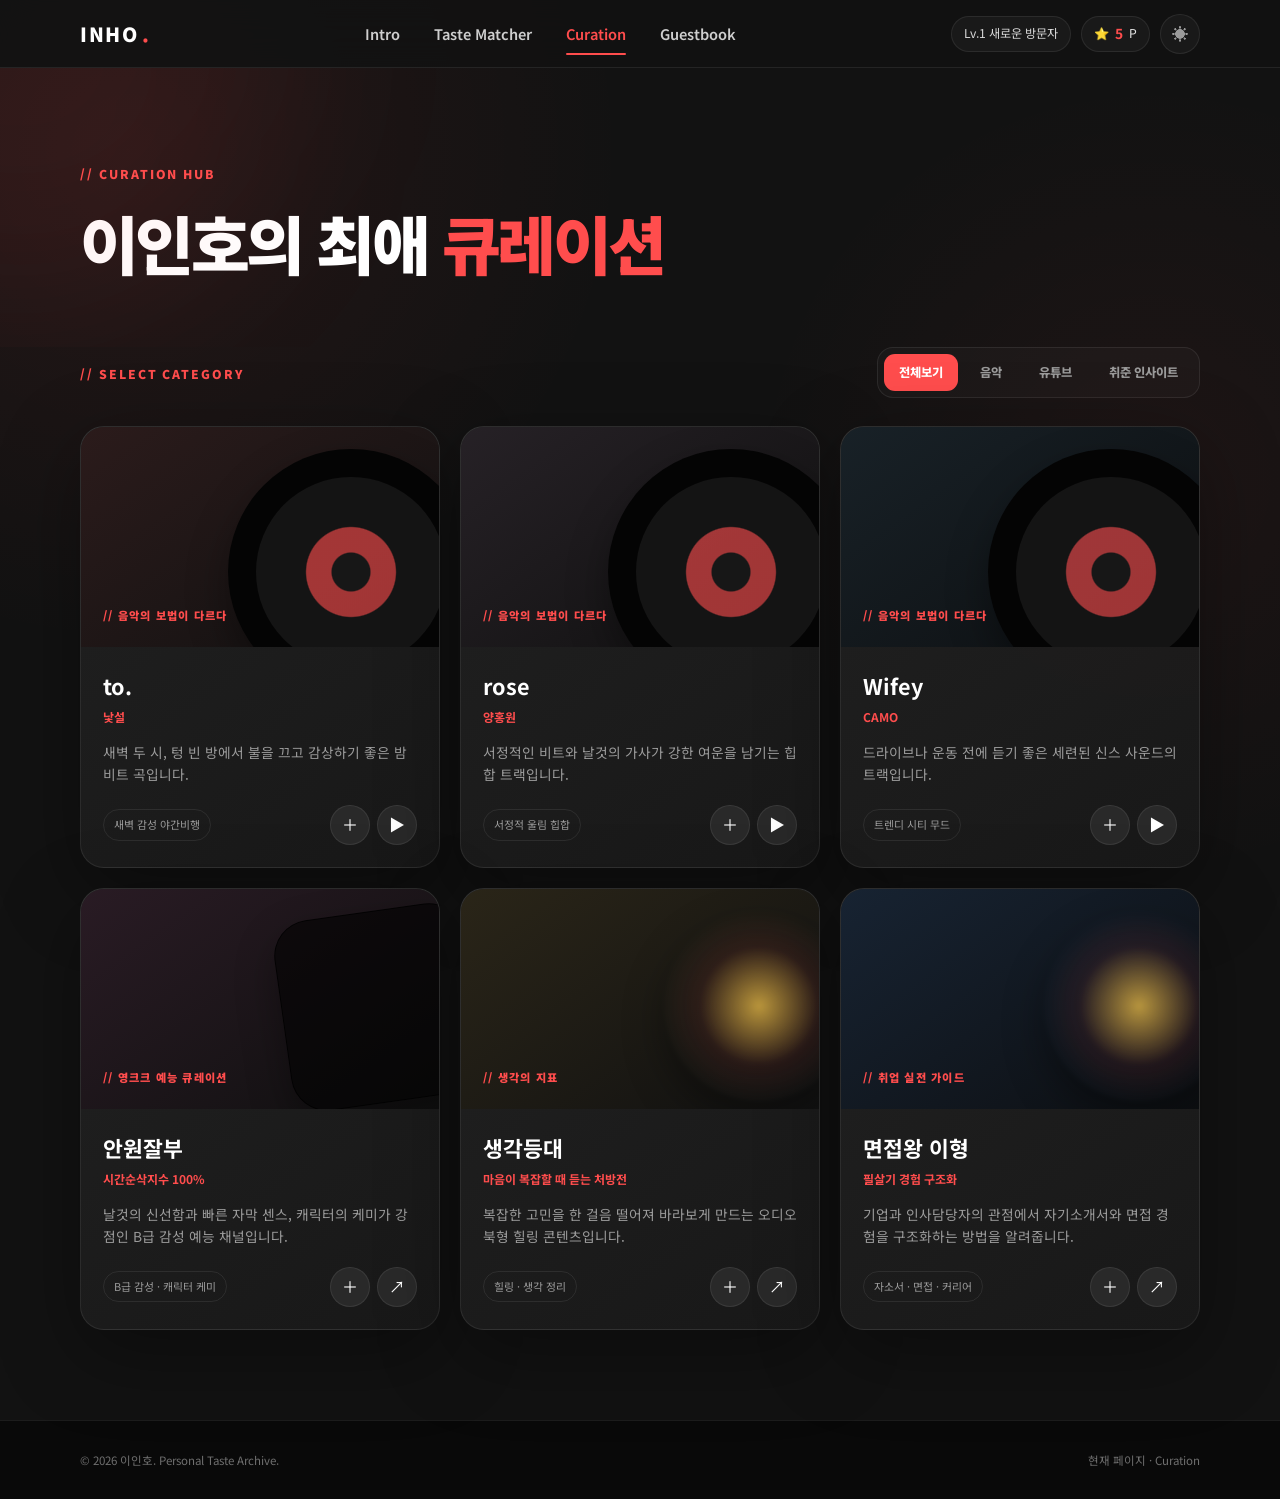
==== profile-name/curation.html @ 23c5f7ab "add" ====
<!DOCTYPE html>
<html lang="ko">
<head>
  <meta charset="UTF-8">
  <meta name="viewport" content="width=device-width, initial-scale=1.0">
  <meta name="description" content="음악, 유튜브, 취업 인사이트를 한 페이지에서 필터링하는 이인호의 큐레이션">
  <title>Curation | INHO.</title>
  <link rel="preconnect" href="https://fonts.googleapis.com">
  <link rel="preconnect" href="https://fonts.gstatic.com" crossorigin>
  <link href="https://fonts.googleapis.com/css2?family=Noto+Sans+KR:wght@300;400;500;700;900&display=swap" rel="stylesheet">
  <link rel="stylesheet" href="assets/styles.css">
  <script src="assets/common.js" defer></script>
  <script src="assets/curation.js" defer></script>
</head>
<body data-page="curation">
  <a class="skip-link" href="#main-content">본문 바로가기</a>
  <header class="site-header">
    <div class="container nav-wrap">
      <a class="logo" href="index.html" aria-label="홈으로 이동">INHO<span class="logo-dot">.</span></a>
      <nav class="desktop-nav" aria-label="주요 메뉴">
        <a class="nav-link" data-nav="home" href="index.html">Intro</a>
        <a class="nav-link" data-nav="quiz" href="quiz.html">Taste Matcher</a>
        <a class="nav-link" data-nav="curation" href="curation.html">Curation</a>
        <a class="nav-link" data-nav="guestbook" href="guestbook.html">Guestbook</a>
      </nav>
      <div class="header-actions">
        <span class="level-chip" data-level>Lv.1 새로운 방문자</span>
        <span class="point-chip">⭐ <strong data-points>0</strong><span class="point-label">P</span></span>
        <button class="icon-btn" type="button" data-cinema-toggle aria-label="시네마 모드 전환"><span data-cinema-icon>☀</span></button>
        <button class="mobile-menu-btn" type="button" data-mobile-menu-button aria-label="모바일 메뉴 열기" aria-expanded="false">☰</button>
      </div>
    </div>
  </header>
  <nav class="mobile-nav" data-mobile-nav aria-label="모바일 메뉴">
    <a class="nav-link" data-nav="home" href="index.html">Intro</a>
    <a class="nav-link" data-nav="quiz" href="quiz.html">Taste Matcher</a>
    <a class="nav-link" data-nav="curation" href="curation.html">Curation</a>
    <a class="nav-link" data-nav="guestbook" href="guestbook.html">Guestbook</a>
  </nav>

  <main id="main-content" class="page-main">
    <section class="page-hero">
      <div class="container reveal">
        <span class="section-kicker">// CURATION HUB</span>
        <h1 class="page-title">이인호의 최애 <span class="point-text">큐레이션</span></h1>
      </div>
    </section>

    <section class="container">
      <div class="curation-toolbar reveal">
        <div><span class="section-kicker">// SELECT CATEGORY</span></div>
        <div class="filter-tabs" role="tablist" aria-label="큐레이션 필터">
          <button class="filter-btn active" type="button" data-filter="all" role="tab" aria-selected="true">전체보기</button>
          <button class="filter-btn" type="button" data-filter="music" role="tab" aria-selected="false">음악</button>
          <button class="filter-btn" type="button" data-filter="youtube" role="tab" aria-selected="false">유튜브</button>
          <button class="filter-btn" type="button" data-filter="insight" role="tab" aria-selected="false">취준 인사이트</button>
        </div>
      </div>

      <div class="curation-grid">
        <article class="content-card reveal" data-curation-card data-category="music" data-title="낯설 - to." data-description="새벽 두 시, 텅 빈 방에서 불을 끄고 감상하기 좋은 밤비트 곡입니다." data-youtube-id="MuUsLij-S5c">
          <div class="content-visual" style="--visual:linear-gradient(145deg,#2b1b1b,#111)"><span class="visual-label">// 음악의 보법이 다르다</span></div>
          <div class="content-body"><h3>to.</h3><div class="content-meta">낯설</div><p class="content-description">새벽 두 시, 텅 빈 방에서 불을 끄고 감상하기 좋은 밤비트 곡입니다.</p><div class="content-actions"><span class="tag">새벽 감성 야간비행</span><div class="action-group"><button class="round-action" type="button" data-save-content="music-to" aria-label="콘텐츠 저장">＋</button><button class="round-action" type="button" data-open-content aria-label="영상 감상">▶</button></div></div></div>
        </article>

        <article class="content-card reveal" data-curation-card data-category="music" data-title="양홍원 - rose" data-description="서정적인 비트와 날것의 가사가 강한 여운을 남기는 힙합 트랙입니다." data-youtube-id="s6NS0wL6cto">
          <div class="content-visual" style="--visual:linear-gradient(145deg,#262126,#101010)"><span class="visual-label">// 음악의 보법이 다르다</span></div>
          <div class="content-body"><h3>rose</h3><div class="content-meta">양홍원</div><p class="content-description">서정적인 비트와 날것의 가사가 강한 여운을 남기는 힙합 트랙입니다.</p><div class="content-actions"><span class="tag">서정적 울림 힙합</span><div class="action-group"><button class="round-action" type="button" data-save-content="music-rose" aria-label="콘텐츠 저장">＋</button><button class="round-action" type="button" data-open-content aria-label="영상 감상">▶</button></div></div></div>
        </article>

        <article class="content-card reveal" data-curation-card data-category="music" data-title="CAMO - Wifey" data-description="드라이브나 운동 전에 듣기 좋은 세련된 신스 사운드의 트랙입니다." data-youtube-id="TYGu-DnX8kg">
          <div class="content-visual" style="--visual:linear-gradient(145deg,#182127,#0d0f11)"><span class="visual-label">// 음악의 보법이 다르다</span></div>
          <div class="content-body"><h3>Wifey</h3><div class="content-meta">CAMO</div><p class="content-description">드라이브나 운동 전에 듣기 좋은 세련된 신스 사운드의 트랙입니다.</p><div class="content-actions"><span class="tag">트렌디 시티 무드</span><div class="action-group"><button class="round-action" type="button" data-save-content="music-wifey" aria-label="콘텐츠 저장">＋</button><button class="round-action" type="button" data-open-content aria-label="영상 감상">▶</button></div></div></div>
        </article>

        <article class="content-card reveal" data-curation-card data-category="youtube" data-title="안녕하세요 원이입니다 잘 부탁드립니다" data-description="날것의 신선함과 빠른 자막 센스, 캐릭터의 케미가 강점인 B급 감성 예능 채널입니다.">
          <div class="content-visual" style="--visual:linear-gradient(145deg,#291b24,#101010)"><span class="visual-label">// 영크크 예능 큐레이션</span></div>
          <div class="content-body"><h3>안원잘부</h3><div class="content-meta">시간순삭지수 100%</div><p class="content-description">날것의 신선함과 빠른 자막 센스, 캐릭터의 케미가 강점인 B급 감성 예능 채널입니다.</p><div class="content-actions"><span class="tag">B급 감성 · 캐릭터 케미</span><div class="action-group"><button class="round-action" type="button" data-save-content="youtube-woni" aria-label="콘텐츠 저장">＋</button><button class="round-action" type="button" data-open-content aria-label="상세 보기">↗</button></div></div></div>
        </article>

        <article class="content-card reveal" data-curation-card data-category="insight" data-title="생각등대" data-description="복잡한 고민을 한 걸음 떨어져 바라보게 만드는 오디오북형 힐링 콘텐츠입니다.">
          <div class="content-visual" style="--visual:linear-gradient(145deg,#2a2518,#111)"><span class="visual-label">// 생각의 지표</span></div>
          <div class="content-body"><h3>생각등대</h3><div class="content-meta">마음이 복잡할 때 듣는 처방전</div><p class="content-description">복잡한 고민을 한 걸음 떨어져 바라보게 만드는 오디오북형 힐링 콘텐츠입니다.</p><div class="content-actions"><span class="tag">힐링 · 생각 정리</span><div class="action-group"><button class="round-action" type="button" data-save-content="insight-lighthouse" aria-label="콘텐츠 저장">＋</button><button class="round-action" type="button" data-open-content aria-label="상세 보기">↗</button></div></div></div>
        </article>

        <article class="content-card reveal" data-curation-card data-category="insight" data-title="면접왕 이형" data-description="기업과 인사담당자의 관점에서 자기소개서와 면접 경험을 구조화하는 방법을 알려주는 실전 채널입니다.">
          <div class="content-visual" style="--visual:linear-gradient(145deg,#172332,#0d0f12)"><span class="visual-label">// 취업 실전 가이드</span></div>
          <div class="content-body"><h3>면접왕 이형</h3><div class="content-meta">필살기 경험 구조화</div><p class="content-description">기업과 인사담당자의 관점에서 자기소개서와 면접 경험을 구조화하는 방법을 알려줍니다.</p><div class="content-actions"><span class="tag">자소서 · 면접 · 커리어</span><div class="action-group"><button class="round-action" type="button" data-save-content="insight-interview" aria-label="콘텐츠 저장">＋</button><button class="round-action" type="button" data-open-content aria-label="상세 보기">↗</button></div></div></div>
        </article>
      </div>
    </section>
  </main>

  <footer class="site-footer"><div class="container footer-row"><span>© 2026 이인호. Personal Taste Archive.</span><span>현재 페이지 · Curation</span></div></footer>
  <div class="modal" data-curation-modal role="dialog" aria-modal="true" aria-labelledby="curation-modal-title">
    <div class="modal-panel">
      <div class="modal-media" data-modal-media></div>
      <div class="modal-content"><div class="modal-head"><h2 id="curation-modal-title" data-modal-title></h2><button class="modal-close" type="button" data-modal-close aria-label="닫기">✕</button></div><p class="modal-copy" data-modal-copy></p></div>
    </div>
  </div>
  <div class="toast" data-toast role="status" aria-live="polite"><strong></strong><span></span></div>
</body>
</html>
---- profile-name/assets/styles.css ----
:root {
  --bg: #121212;
  --bg-deep: #0b0b0b;
  --card: #1e1e1e;
  --card-soft: #242424;
  --line: rgba(255,255,255,.08);
  --line-strong: rgba(255,77,77,.32);
  --point: #ff4d4d;
  --point-dark: #e03d3d;
  --text: #e8e8e8;
  --muted: #9b9b9b;
  --white: #fff;
  --success: #4ade80;
  --header-height: 68px;
  --radius-lg: 28px;
  --radius-md: 18px;
  --shadow: 0 24px 80px rgba(0,0,0,.35);
}

* { box-sizing: border-box; }
html { scroll-behavior: smooth; }
body {
  margin: 0;
  min-width: 320px;
  background:
    radial-gradient(circle at 10% 10%, rgba(255,77,77,.08), transparent 28%),
    radial-gradient(circle at 90% 32%, rgba(255,77,77,.05), transparent 26%),
    var(--bg);
  color: var(--text);
  font-family: "Noto Sans KR", system-ui, -apple-system, BlinkMacSystemFont, "Segoe UI", sans-serif;
  line-height: 1.6;
  overflow-x: hidden;
  transition: background-color .35s ease;
}
body.cinema-mode { background-color: #070707; }
body.cinema-mode .site-header { background: rgba(5,5,5,.94); }
body.cinema-mode .surface,
body.cinema-mode .content-card,
body.cinema-mode .quiz-card,
body.cinema-mode .guestbook-card { background: #151515; }
body.modal-open { overflow: hidden; }
button, input, textarea { font: inherit; }
button, a { -webkit-tap-highlight-color: transparent; }
a { color: inherit; text-decoration: none; }
button { border: 0; }
img { display: block; max-width: 100%; }

.skip-link {
  position: fixed;
  top: -80px;
  left: 16px;
  z-index: 999;
  padding: 10px 16px;
  border-radius: 10px;
  background: var(--point);
  color: white;
  transition: top .2s ease;
}
.skip-link:focus { top: 12px; }

.container { width: min(1120px, calc(100% - 40px)); margin: 0 auto; }
.site-header {
  position: fixed;
  inset: 0 0 auto 0;
  z-index: 100;
  height: var(--header-height);
  background: rgba(18,18,18,.9);
  border-bottom: 1px solid var(--line);
  backdrop-filter: blur(16px);
}
.nav-wrap { height: 100%; display: flex; align-items: center; justify-content: space-between; gap: 24px; }
.logo { display: inline-flex; align-items: center; font-size: 1.22rem; font-weight: 900; letter-spacing: .08em; color: white; }
.logo-dot { margin-left: 4px; color: var(--point); }
.desktop-nav { display: flex; align-items: center; gap: 34px; }
.nav-link {
  position: relative;
  color: #cfcfcf;
  font-size: .91rem;
  font-weight: 600;
  transition: color .2s ease;
}
.nav-link:hover, .nav-link.active { color: var(--point); }
.nav-link.active::after {
  content: "";
  position: absolute;
  left: 0;
  right: 0;
  bottom: -10px;
  height: 2px;
  border-radius: 999px;
  background: var(--point);
}
.header-actions { display: flex; align-items: center; gap: 10px; }
.point-chip, .level-chip {
  display: inline-flex;
  align-items: center;
  gap: 6px;
  min-height: 36px;
  padding: 0 12px;
  border: 1px solid var(--line);
  border-radius: 999px;
  background: rgba(255,255,255,.035);
  font-size: .76rem;
  white-space: nowrap;
}
.point-chip strong { color: var(--point); font-size: .86rem; }
.level-chip { color: #d8d8d8; }
.icon-btn, .mobile-menu-btn {
  width: 40px;
  height: 40px;
  border-radius: 50%;
  border: 1px solid var(--line);
  background: rgba(255,255,255,.035);
  color: var(--muted);
  cursor: pointer;
  transition: .2s ease;
}
.icon-btn:hover, .mobile-menu-btn:hover { color: var(--point); border-color: var(--line-strong); }
.mobile-menu-btn { display: none; border-radius: 12px; font-size: 1.15rem; }
.mobile-nav {
  position: fixed;
  z-index: 95;
  top: var(--header-height);
  left: 0;
  right: 0;
  display: none;
  flex-direction: column;
  gap: 4px;
  padding: 14px 20px 18px;
  background: rgba(16,16,16,.98);
  border-bottom: 1px solid var(--line);
  box-shadow: var(--shadow);
}
.mobile-nav.open { display: flex; }
.mobile-nav .nav-link { padding: 12px 10px; border-radius: 12px; }
.mobile-nav .nav-link.active { background: rgba(255,77,77,.09); }
.mobile-nav .nav-link.active::after { display: none; }

.page-main { padding-top: var(--header-height); min-height: 100vh; }
.hero, .page-hero { position: relative; overflow: hidden; }
.hero { min-height: calc(100vh - var(--header-height)); display: grid; align-items: center; padding: 88px 0 74px; }
.page-hero { padding: 92px 0 48px; }
.hero::before, .page-hero::before {
  content: "";
  position: absolute;
  width: 520px;
  height: 520px;
  border-radius: 50%;
  background: rgba(255,77,77,.08);
  filter: blur(90px);
  top: -280px;
  left: -240px;
  pointer-events: none;
}
.hero-grid { display: grid; grid-template-columns: 1.18fr .82fr; gap: 70px; align-items: center; }
.eyebrow, .section-kicker {
  display: inline-flex;
  align-items: center;
  gap: 8px;
  color: var(--point);
  font-size: .76rem;
  font-weight: 900;
  letter-spacing: .16em;
  text-transform: uppercase;
}
.eyebrow::before { content: ""; width: 7px; height: 7px; border-radius: 50%; background: var(--point); box-shadow: 0 0 0 5px rgba(255,77,77,.12); }
.hero-title, .page-title {
  margin: 20px 0;
  color: white;
  font-weight: 900;
  letter-spacing: -.055em;
  line-height: 1.14;
}
.hero-title { max-width: 720px; font-size: clamp(2.6rem, 6vw, 5rem); }
.page-title { font-size: clamp(2.15rem, 5vw, 4rem); }
.point-text { color: var(--point); }
.hero-copy, .page-copy, .section-copy { max-width: 700px; margin: 0; color: var(--muted); }
.hero-copy { font-size: 1.02rem; }
.hero-actions { display: flex; flex-wrap: wrap; gap: 12px; margin-top: 34px; }
.btn {
  min-height: 48px;
  display: inline-flex;
  align-items: center;
  justify-content: center;
  gap: 8px;
  padding: 0 20px;
  border-radius: 14px;
  font-size: .9rem;
  font-weight: 800;
  cursor: pointer;
  transition: transform .2s ease, background .2s ease, border-color .2s ease;
}
.btn:hover { transform: translateY(-2px); }
.btn-primary { background: var(--point); color: white; box-shadow: 0 12px 32px rgba(255,77,77,.22); }
.btn-primary:hover { background: var(--point-dark); }
.btn-secondary { border: 1px solid var(--line); background: rgba(255,255,255,.04); color: white; }
.btn-secondary:hover { border-color: var(--line-strong); background: rgba(255,77,77,.06); }
.btn-ghost { background: transparent; border: 1px solid var(--line); color: #d3d3d3; }
.btn-small { min-height: 40px; padding: 0 15px; border-radius: 12px; font-size: .8rem; }

.surface, .dashboard-card, .quiz-card, .content-card, .guestbook-card {
  border: 1px solid var(--line);
  background: linear-gradient(145deg, rgba(34,34,34,.96), rgba(25,25,25,.96));
  box-shadow: var(--shadow);
}
.dashboard-card { border-radius: var(--radius-lg); padding: 28px; }
.dashboard-top { display: flex; align-items: center; justify-content: space-between; gap: 20px; }
.dashboard-label { margin: 0 0 6px; color: var(--point); font-size: .7rem; font-weight: 900; letter-spacing: .15em; }
.dashboard-level { margin: 0; color: white; font-size: 1.35rem; }
.score-ring {
  --progress: 0%;
  position: relative;
  display: grid;
  place-items: center;
  width: 98px;
  aspect-ratio: 1;
  flex: 0 0 auto;
  border-radius: 50%;
  background: conic-gradient(var(--point) var(--progress), #333 var(--progress));
}
.score-ring::after { content: ""; position: absolute; inset: 8px; border-radius: 50%; background: #1d1d1d; }
.score-ring strong { position: relative; z-index: 1; color: white; font-size: 1.3rem; }
.progress-meta { display: flex; justify-content: space-between; gap: 12px; margin-top: 26px; color: var(--muted); font-size: .78rem; }
.progress-track { height: 7px; margin-top: 9px; overflow: hidden; border-radius: 999px; background: #303030; }
.progress-fill { width: 0; height: 100%; border-radius: inherit; background: linear-gradient(90deg, var(--point), #ff8585); transition: width .5s ease; }
.mini-stats { display: grid; grid-template-columns: repeat(3, 1fr); gap: 10px; margin-top: 24px; }
.mini-stat { padding: 14px 10px; border-radius: 14px; background: rgba(255,255,255,.035); text-align: center; }
.mini-stat strong { display: block; color: white; font-size: 1.15rem; }
.mini-stat span { color: var(--muted); font-size: .69rem; }

.section { padding: 94px 0; }
.section-dark { background: rgba(0,0,0,.17); border-top: 1px solid rgba(255,255,255,.035); border-bottom: 1px solid rgba(255,255,255,.035); }
.section-header { max-width: 760px; margin-bottom: 34px; }
.section-title { margin: 10px 0 12px; color: white; font-size: clamp(1.9rem, 4vw, 3.25rem); line-height: 1.2; letter-spacing: -.045em; }
.grid-3, .page-link-grid, .badge-grid, .curation-grid { display: grid; grid-template-columns: repeat(3, minmax(0, 1fr)); gap: 20px; }
.page-link-card, .feature-card, .step-card, .badge-card {
  position: relative;
  overflow: hidden;
  padding: 26px;
  border: 1px solid var(--line);
  border-radius: 22px;
  background: rgba(255,255,255,.035);
  transition: transform .22s ease, border-color .22s ease, background .22s ease;
}
.page-link-card:hover, .feature-card:hover, .step-card:hover { transform: translateY(-5px); border-color: var(--line-strong); background: rgba(255,77,77,.045); }
.page-link-card h3, .feature-card h3, .step-card h3 { margin: 14px 0 8px; color: white; font-size: 1.15rem; }
.page-link-card p, .feature-card p, .step-card p { margin: 0; color: var(--muted); font-size: .88rem; }
.card-number { color: var(--point); font-size: .75rem; font-weight: 900; letter-spacing: .12em; }
.card-link { display: inline-block; margin-top: 20px; color: var(--point); font-size: .82rem; font-weight: 800; }
.step-line { display: flex; align-items: center; gap: 16px; margin-bottom: 28px; }
.step-line::after { content: ""; height: 1px; flex: 1; background: linear-gradient(90deg, var(--line-strong), transparent); }
.badge-card { display: flex; align-items: center; gap: 16px; padding: 18px; }
.badge-icon { width: 48px; height: 48px; display: grid; place-items: center; flex: 0 0 auto; border-radius: 15px; background: #292929; font-size: 1.45rem; filter: grayscale(1); opacity: .55; }
.badge-card.unlocked { border-color: rgba(255,77,77,.25); background: rgba(255,77,77,.05); }
.badge-card.unlocked .badge-icon { background: rgba(255,77,77,.12); filter: none; opacity: 1; }
.badge-card h3 { margin: 0 0 3px; color: #d3d3d3; font-size: .94rem; }
.badge-card.unlocked h3 { color: white; }
.badge-card p { margin: 0; color: var(--muted); font-size: .73rem; }

/* Quiz */
.quiz-shell { max-width: 820px; margin: 0 auto 90px; }
.quiz-card { position: relative; overflow: hidden; min-height: 470px; padding: clamp(24px, 5vw, 48px); border-radius: var(--radius-lg); }
.quiz-progress-top { display: flex; align-items: center; justify-content: space-between; gap: 16px; margin-bottom: 12px; color: var(--muted); font-size: .76rem; }
.quiz-progress-top strong { color: var(--point); }
.quiz-question { margin: 30px 0 24px; color: white; font-size: clamp(1.35rem, 3vw, 2rem); line-height: 1.35; }
.quiz-options { display: grid; gap: 12px; }
.quiz-option {
  width: 100%;
  display: flex;
  align-items: center;
  justify-content: space-between;
  gap: 16px;
  padding: 18px 20px;
  border: 1px solid var(--line);
  border-radius: 17px;
  background: #171717;
  color: #dedede;
  text-align: left;
  cursor: pointer;
  transition: .2s ease;
}
.quiz-option:hover { border-color: var(--line-strong); background: rgba(255,77,77,.045); transform: translateX(4px); }
.quiz-option:disabled { cursor: default; }
.quiz-option.selected { border-color: var(--point); background: rgba(255,77,77,.11); color: white; }
.option-check { width: 24px; height: 24px; display: grid; place-items: center; flex: 0 0 auto; border: 1px solid #464646; border-radius: 50%; color: transparent; }
.quiz-option.selected .option-check { border-color: var(--point); background: var(--point); color: white; }
.quiz-view { animation: viewIn .35s ease both; }
@keyframes viewIn { from { opacity: 0; transform: translateY(10px); } to { opacity: 1; transform: none; } }
.quiz-result { display: grid; justify-items: center; text-align: center; padding: 12px 0; }
.result-ring {
  width: 156px;
  aspect-ratio: 1;
  display: grid;
  place-items: center;
  border-radius: 50%;
  background: conic-gradient(var(--point) var(--score, 0%), #303030 0);
  position: relative;
  box-shadow: 0 0 60px rgba(255,77,77,.15);
}
.result-ring::after { content: ""; position: absolute; inset: 9px; border-radius: 50%; background: #1c1c1c; }
.result-ring strong { position: relative; z-index: 1; color: white; font-size: 2.15rem; }
.result-title { margin: 26px 0 8px; color: var(--point); font-size: 1.55rem; }
.result-copy { max-width: 520px; margin: 0; color: var(--muted); }
.result-actions { display: flex; flex-wrap: wrap; justify-content: center; gap: 10px; margin-top: 28px; }
.hidden { display: none !important; }

/* Curation */
.curation-toolbar { display: flex; align-items: center; justify-content: space-between; gap: 20px; margin-bottom: 28px; }
.filter-tabs { display: inline-flex; flex-wrap: wrap; gap: 7px; padding: 6px; border: 1px solid var(--line); border-radius: 16px; background: rgba(255,255,255,.025); }
.filter-btn { padding: 9px 15px; border-radius: 11px; background: transparent; color: var(--muted); font-size: .77rem; font-weight: 800; cursor: pointer; transition: .2s ease; }
.filter-btn:hover, .filter-btn.active { background: var(--point); color: white; }
.curation-grid { margin-bottom: 90px; }
.content-card { display: flex; flex-direction: column; overflow: hidden; border-radius: 24px; transition: transform .25s ease, border-color .25s ease; }
.content-card:hover { transform: translateY(-5px); border-color: var(--line-strong); }
.content-visual { min-height: 220px; display: flex; align-items: flex-end; padding: 22px; background: var(--visual, linear-gradient(145deg, #282828, #111)); position: relative; overflow: hidden; }
.content-visual::before { content: ""; position: absolute; width: 190px; aspect-ratio: 1; border-radius: 50%; border: 28px solid rgba(0,0,0,.78); background: radial-gradient(circle, #171717 0 14%, rgba(255,77,77,.6) 15% 33%, #141414 34%); top: 22px; right: -35px; box-shadow: 0 18px 40px rgba(0,0,0,.35); }
.content-card[data-category="youtube"] .content-visual::before { border-radius: 36px; transform: rotate(-8deg); background: rgba(0,0,0,.58); border-width: 1px; }
.content-card[data-category="insight"] .content-visual::before { border-radius: 50%; background: radial-gradient(circle, rgba(255,204,77,.7), rgba(255,77,77,.08) 44%, transparent 70%); border: 0; filter: blur(2px); }
.visual-label { position: relative; z-index: 1; color: var(--point); font-size: .7rem; font-weight: 900; letter-spacing: .11em; }
.content-body { display: flex; flex: 1; flex-direction: column; padding: 22px; }
.content-body h3 { margin: 0; color: white; font-size: 1.35rem; }
.content-meta { margin-top: 3px; color: var(--point); font-size: .75rem; font-weight: 700; }
.content-description { flex: 1; margin: 15px 0 20px; color: var(--muted); font-size: .86rem; }
.content-actions { display: flex; align-items: center; justify-content: space-between; gap: 10px; }
.tag { max-width: 62%; overflow: hidden; text-overflow: ellipsis; white-space: nowrap; padding: 6px 10px; border: 1px solid var(--line); border-radius: 999px; color: var(--muted); font-size: .68rem; }
.action-group { display: flex; gap: 7px; }
.round-action { width: 40px; height: 40px; display: grid; place-items: center; border-radius: 50%; border: 1px solid var(--line); background: #292929; color: white; cursor: pointer; transition: .2s ease; }
.round-action:hover { border-color: var(--point); background: var(--point); }
.round-action.saved { color: white; border-color: var(--point); background: var(--point); }
.empty-state { grid-column: 1 / -1; padding: 50px 20px; border: 1px dashed var(--line); border-radius: 22px; color: var(--muted); text-align: center; }

/* Guestbook */
.guestbook-layout { display: grid; grid-template-columns: .85fr 1.15fr; gap: 24px; align-items: start; margin-bottom: 90px; }
.guestbook-card { border-radius: var(--radius-lg); padding: 28px; }
.form-grid { display: grid; grid-template-columns: 1fr 1fr; gap: 14px; }
.form-field { display: grid; gap: 7px; }
.form-field.full { grid-column: 1 / -1; }
.form-field label { color: #cfcfcf; font-size: .75rem; font-weight: 800; }
.form-field input, .form-field textarea {
  width: 100%;
  border: 1px solid var(--line);
  border-radius: 13px;
  background: #151515;
  color: white;
  padding: 13px 14px;
  outline: none;
  resize: vertical;
  transition: border-color .2s ease, box-shadow .2s ease;
}
.form-field input:focus, .form-field textarea:focus { border-color: var(--point); box-shadow: 0 0 0 3px rgba(255,77,77,.1); }
.form-help { margin: 12px 0 0; color: var(--muted); font-size: .72rem; }
.guestbook-list { display: grid; gap: 12px; max-height: 640px; overflow: auto; padding-right: 4px; }
.guest-entry { padding: 18px; border: 1px solid var(--line); border-radius: 17px; background: rgba(255,255,255,.025); animation: viewIn .35s ease both; }
.guest-entry-head { display: flex; align-items: center; justify-content: space-between; gap: 12px; }
.guest-entry-name { color: white; font-size: .85rem; font-weight: 900; }
.guest-entry-time { color: var(--muted); font-size: .66rem; }
.guest-entry-message { margin: 10px 0 8px; color: #d8d8d8; font-size: .84rem; }
.guest-entry-recommend { color: var(--point); font-size: .72rem; font-weight: 700; }
.list-title { display: flex; align-items: center; justify-content: space-between; gap: 16px; margin-bottom: 18px; }
.list-title h2 { margin: 0; color: white; font-size: 1.25rem; }
.count-badge { padding: 4px 9px; border-radius: 999px; background: rgba(255,77,77,.12); color: var(--point); font-size: .72rem; font-weight: 900; }

/* Modal / Toast */
.modal { position: fixed; inset: 0; z-index: 300; display: none; place-items: center; padding: 20px; background: rgba(0,0,0,.78); backdrop-filter: blur(8px); }
.modal.open { display: grid; }
.modal-panel { width: min(760px, 100%); max-height: 88vh; overflow: auto; border: 1px solid var(--line); border-radius: 24px; background: #191919; box-shadow: var(--shadow); }
.modal-media { aspect-ratio: 16 / 9; background: #070707; }
.modal-media iframe { width: 100%; height: 100%; border: 0; }
.modal-content { padding: 24px; }
.modal-head { display: flex; align-items: flex-start; justify-content: space-between; gap: 18px; }
.modal-head h2 { margin: 0; color: white; }
.modal-close { width: 38px; height: 38px; border-radius: 50%; background: #2a2a2a; color: white; cursor: pointer; }
.modal-close:hover { background: var(--point); }
.modal-copy { color: var(--muted); }
.toast {
  position: fixed;
  right: 22px;
  bottom: 22px;
  z-index: 400;
  width: min(360px, calc(100% - 44px));
  display: grid;
  gap: 2px;
  padding: 16px 18px;
  border: 1px solid var(--line-strong);
  border-radius: 16px;
  background: rgba(29,29,29,.96);
  box-shadow: var(--shadow);
  transform: translateY(130%);
  opacity: 0;
  pointer-events: none;
  transition: .3s ease;
}
.toast.show { transform: none; opacity: 1; }
.toast strong { color: white; font-size: .85rem; }
.toast span { color: var(--muted); font-size: .73rem; }

.site-footer { padding: 30px 0; border-top: 1px solid var(--line); background: #090909; }
.footer-row { display: flex; align-items: center; justify-content: space-between; gap: 20px; color: #6f6f6f; font-size: .72rem; }
.reveal { opacity: 0; transform: translateY(22px); transition: opacity .65s ease, transform .65s ease; }
.reveal.visible { opacity: 1; transform: none; }

@media (max-width: 900px) {
  .desktop-nav, .level-chip { display: none; }
  .mobile-menu-btn { display: inline-grid; place-items: center; }
  .hero-grid, .guestbook-layout { grid-template-columns: 1fr; }
  .hero-grid { gap: 42px; }
  .dashboard-card { max-width: 620px; }
  .grid-3, .page-link-grid, .badge-grid, .curation-grid { grid-template-columns: repeat(2, minmax(0, 1fr)); }
}
@media (max-width: 640px) {
  :root { --header-height: 62px; }
  .container { width: min(100% - 28px, 1120px); }
  .point-chip .point-label { display: none; }
  .hero { padding: 68px 0 60px; }
  .hero-title { font-size: clamp(2.45rem, 14vw, 3.7rem); }
  .hero-actions, .result-actions { display: grid; grid-template-columns: 1fr; }
  .btn { width: 100%; }
  .page-hero { padding: 66px 0 34px; }
  .section { padding: 68px 0; }
  .grid-3, .page-link-grid, .badge-grid, .curation-grid { grid-template-columns: 1fr; }
  .mini-stats { gap: 6px; }
  .mini-stat { padding-inline: 6px; }
  .curation-toolbar { align-items: stretch; flex-direction: column; }
  .filter-tabs { display: grid; grid-template-columns: repeat(2, 1fr); }
  .form-grid { grid-template-columns: 1fr; }
  .form-field.full { grid-column: auto; }
  .guestbook-card, .quiz-card { padding: 22px; }
  .quiz-option { padding: 16px; }
  .footer-row { align-items: flex-start; flex-direction: column; }
}
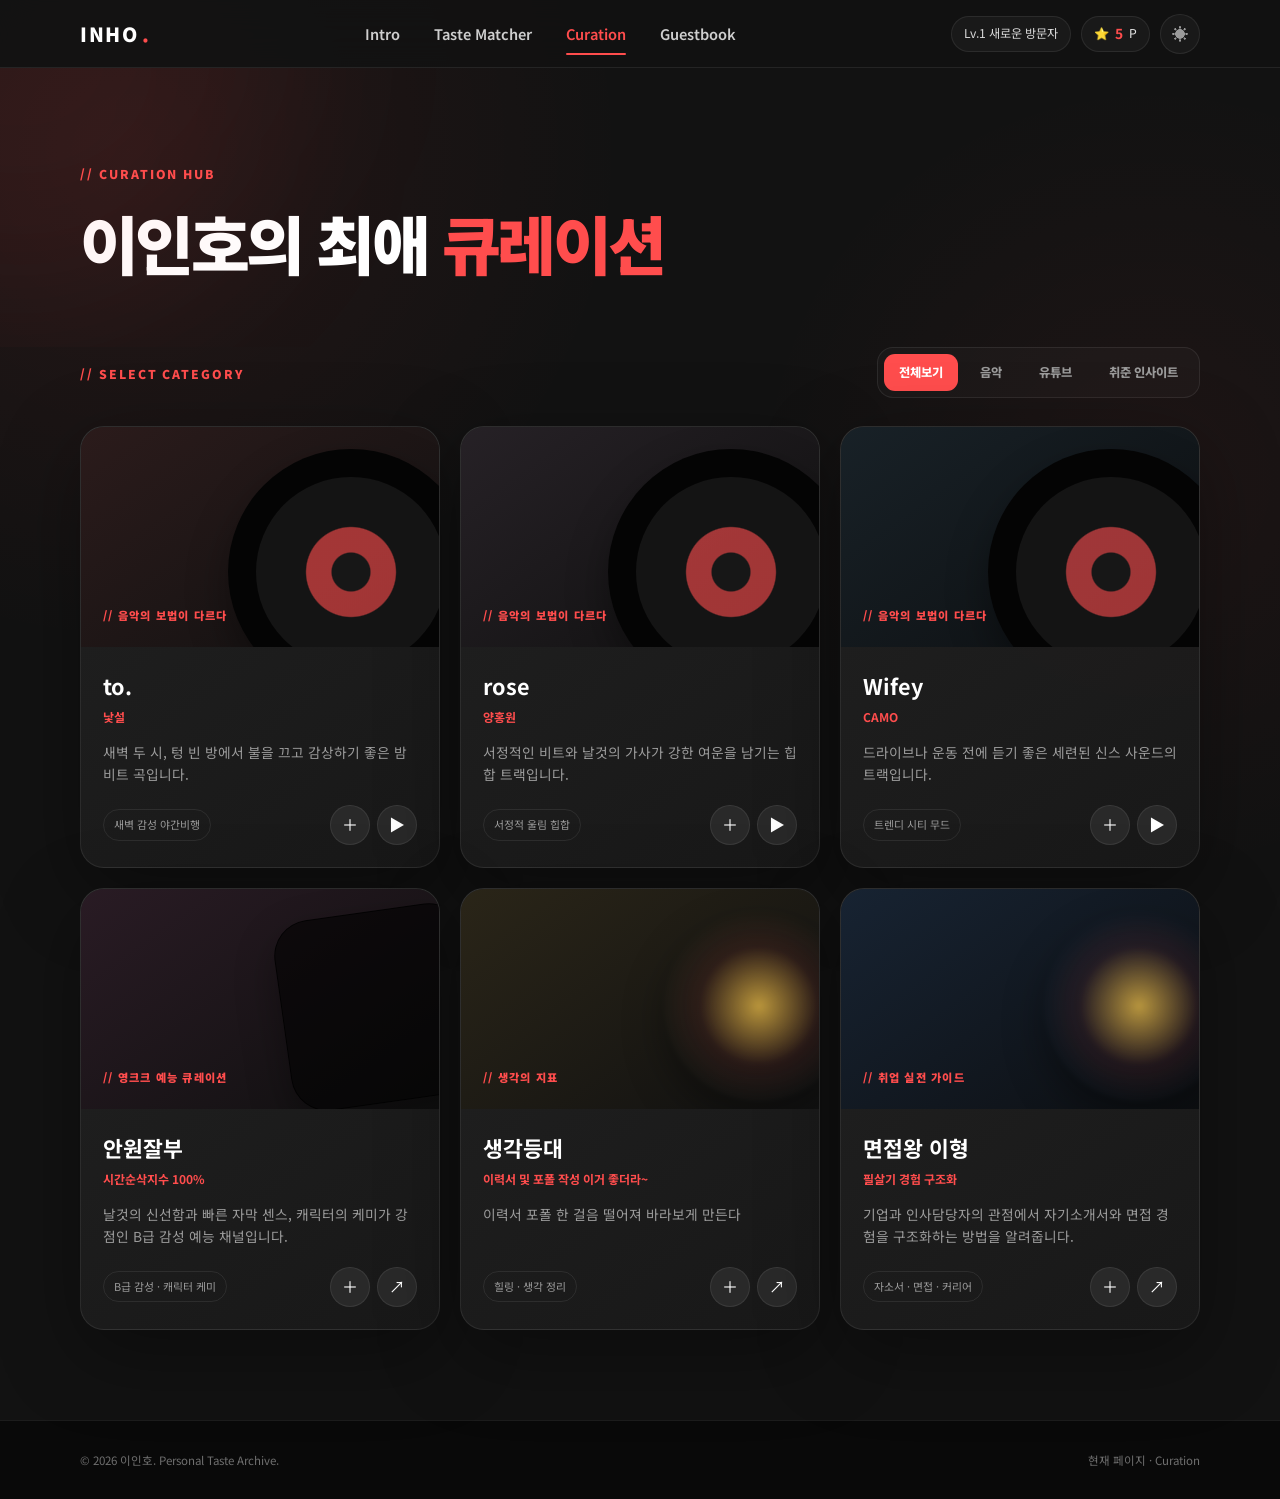
==== commit 13ffc461: "fix file" ====
--- a/profile-name/curation.html
+++ b/profile-name/curation.html
@@ -80,7 +80,7 @@
 
         <article class="content-card reveal" data-curation-card data-category="insight" data-title="생각등대" data-description="복잡한 고민을 한 걸음 떨어져 바라보게 만드는 오디오북형 힐링 콘텐츠입니다.">
           <div class="content-visual" style="--visual:linear-gradient(145deg,#2a2518,#111)"><span class="visual-label">// 생각의 지표</span></div>
-          <div class="content-body"><h3>생각등대</h3><div class="content-meta">마음이 복잡할 때 듣는 처방전</div><p class="content-description">복잡한 고민을 한 걸음 떨어져 바라보게 만드는 오디오북형 힐링 콘텐츠입니다.</p><div class="content-actions"><span class="tag">힐링 · 생각 정리</span><div class="action-group"><button class="round-action" type="button" data-save-content="insight-lighthouse" aria-label="콘텐츠 저장">＋</button><button class="round-action" type="button" data-open-content aria-label="상세 보기">↗</button></div></div></div>
+          <div class="content-body"><h3>생각등대</h3><div class="content-meta">이력서 및 포폴 작성 이거 좋더라~</div><p class="content-description">이력서 포폴 한 걸음 떨어져 바라보게 만든다</p><div class="content-actions"><span class="tag">힐링 · 생각 정리</span><div class="action-group"><button class="round-action" type="button" data-save-content="insight-lighthouse" aria-label="콘텐츠 저장">＋</button><button class="round-action" type="button" data-open-content aria-label="상세 보기">↗</button></div></div></div>
         </article>
 
         <article class="content-card reveal" data-curation-card data-category="insight" data-title="면접왕 이형" data-description="기업과 인사담당자의 관점에서 자기소개서와 면접 경험을 구조화하는 방법을 알려주는 실전 채널입니다.">
